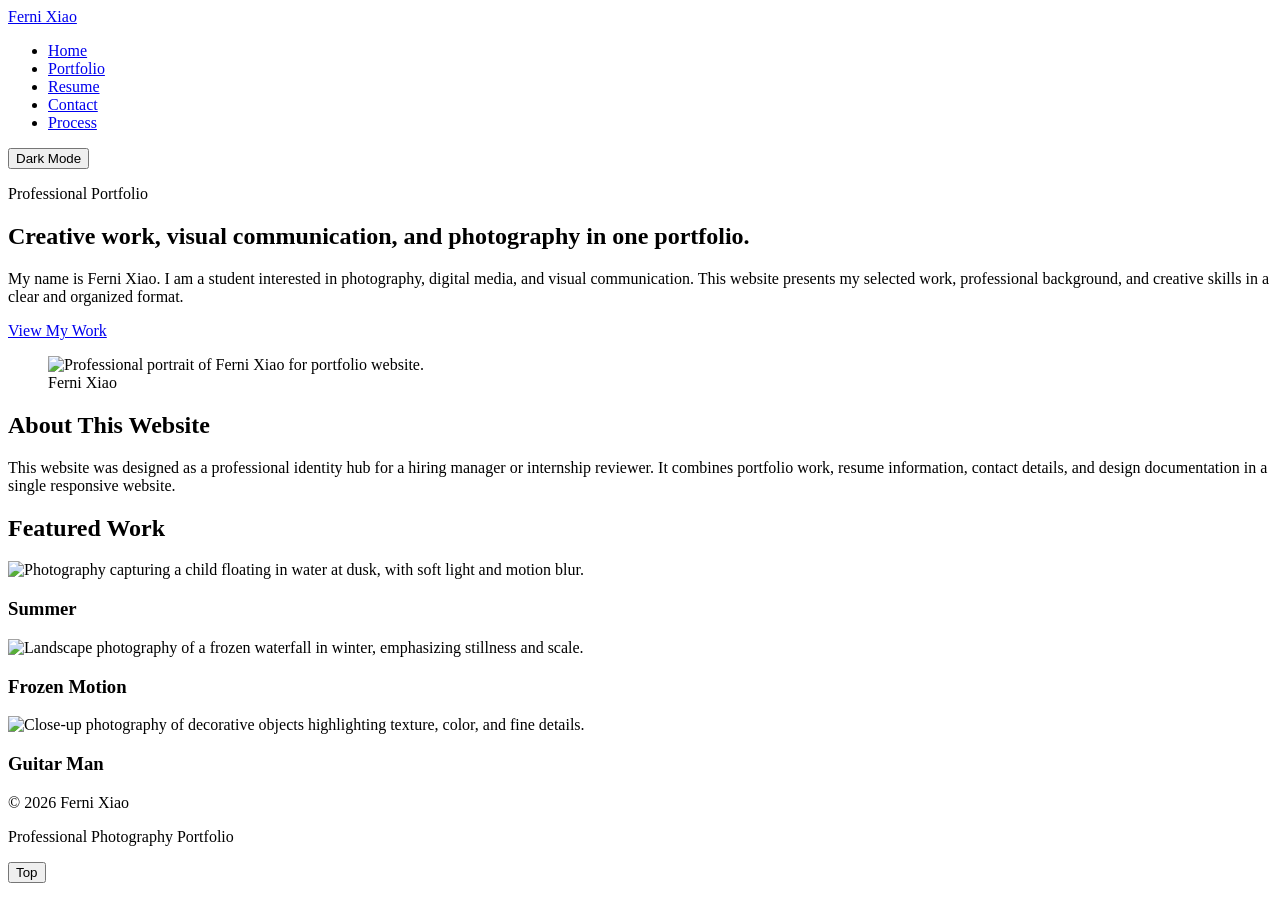
==== index.html @ 2f025600 "Add files via upload" ====
<!DOCTYPE html>
<html lang="en">
<head>
  <meta charset="UTF-8">
  <meta name="viewport" content="width=device-width, initial-scale=1.0">
  <title>Home | Ferni Xiao</title>
  <link rel="stylesheet" href="css/style.css">
</head>
<body>

  <header class="site-header">
    <div class="container">
      <div class="header-top">
        <a href="index.html" class="logo">Ferni Xiao</a>

        <nav class="site-nav" aria-label="Main navigation">
          <ul class="nav-list">
            <li><a href="index.html" class="active">Home</a></li>
            <li><a href="portfolio.html">Portfolio</a></li>
            <li><a href="resume.html">Resume</a></li>
            <li><a href="contact.html">Contact</a></li>
            <li><a href="process.html">Process</a></li>
          </ul>
        </nav>

        <button id="themeToggle" class="button">Dark Mode</button>
      </div>
    </div>
  </header>

  <main>
    <section class="hero-section">
      <div class="container hero-layout">
        <div class="hero-text">
          <p class="small-heading">Professional Portfolio</p>
          <h1>Creative work, visual communication, and photography in one portfolio.</h1>

          <p class="hero-bio">
            My name is Ferni Xiao. I am a student interested in photography,
            digital media, and visual communication. This website presents my selected
            work, professional background, and creative skills in a clear and organized format.
          </p>

          <a href="portfolio.html" class="button">View My Work</a>
        </div>

        <figure class="hero-image">
          <img src="images/profile.jpg" alt="Professional portrait of Ferni Xiao for portfolio website.">
          <figcaption>Ferni Xiao</figcaption>
        </figure>
      </div>
    </section>

    <section class="content-section">
      <div class="container narrow-container">
        <h2>About This Website</h2>
        <p>
          This website was designed as a professional identity hub for a hiring manager
          or internship reviewer. It combines portfolio work, resume information, contact
          details, and design documentation in a single responsive website.
        </p>
      </div>
    </section>

    <section class="content-section light-section">
      <div class="container">
        <h2>Featured Work</h2>

        <div class="card-grid">
          <article class="card gallery-item">
            <img src="images/photo1.jpg" alt="Photography capturing a child floating in water at dusk, with soft light and motion blur.">
            <h3>Summer</h3>
          </article>

          <article class="card gallery-item">
            <img src="images/photo2.jpg" alt="Landscape photography of a frozen waterfall in winter, emphasizing stillness and scale.">
            <h3>Frozen Motion</h3>
          </article>

          <article class="card gallery-item">
            <img src="images/photo3.jpg" alt="Close-up photography of decorative objects highlighting texture, color, and fine details.">
            <h3>Guitar Man</h3>
          </article>
        </div>
      </div>
    </section>
  </main>

  <footer class="site-footer">
    <div class="container footer-layout">
      <p>&copy; 2026 Ferni Xiao</p>
      <p>Professional Photography Portfolio</p>
    </div>
  </footer>

  <button id="topBtn">Top</button>

  <script src="js/main.js"></script>
</body>
</html>
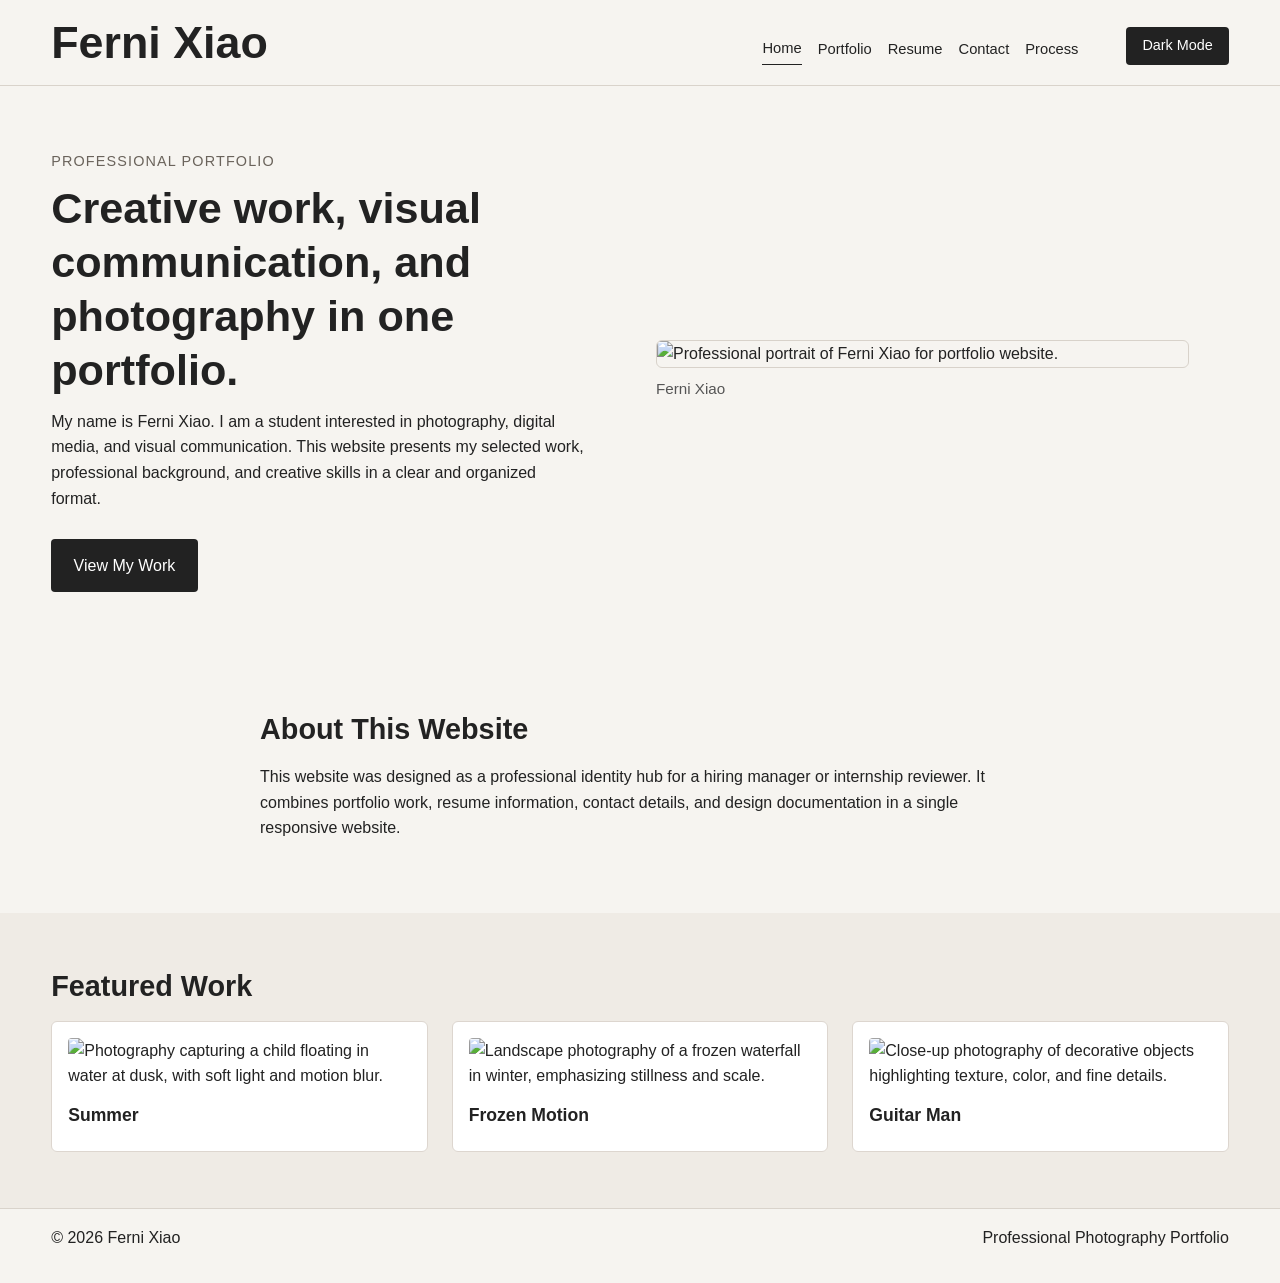
==== commit 2cd5f0b4: "Update index.html" ====
--- a/index.html
+++ b/index.html
@@ -68,17 +68,17 @@
 
         <div class="card-grid">
           <article class="card gallery-item">
-            <img src="images/photo1.jpg" alt="Photography capturing a child floating in water at dusk, with soft light and motion blur.">
+            <img src="images/photo1.JPG" alt="Photography capturing a child floating in water at dusk, with soft light and motion blur.">
             <h3>Summer</h3>
           </article>
 
           <article class="card gallery-item">
-            <img src="images/photo2.jpg" alt="Landscape photography of a frozen waterfall in winter, emphasizing stillness and scale.">
+            <img src="images/photo2.JPG" alt="Landscape photography of a frozen waterfall in winter, emphasizing stillness and scale.">
             <h3>Frozen Motion</h3>
           </article>
 
           <article class="card gallery-item">
-            <img src="images/photo3.jpg" alt="Close-up photography of decorative objects highlighting texture, color, and fine details.">
+            <img src="images/photo3.JPG" alt="Close-up photography of decorative objects highlighting texture, color, and fine details.">
             <h3>Guitar Man</h3>
           </article>
         </div>
@@ -97,4 +97,4 @@
 
   <script src="js/main.js"></script>
 </body>
-</html>+</html>
--- a/css/style.css
+++ b/css/style.css
@@ -0,0 +1,647 @@
+/* ----------------------------
+   General Styles
+----------------------------- */
+
+* {
+  box-sizing: border-box;
+}
+
+html {
+  font-size: 100%;
+}
+
+body {
+  margin: 0;
+  font-family: Arial, Helvetica, sans-serif;
+  color: #222222;
+  background-color: #f6f4f0;
+  line-height: 1.6;
+  transition: background-color 0.3s ease, color 0.3s ease;
+}
+
+img,
+iframe {
+  max-width: 100%;
+}
+
+img {
+  display: block;
+  height: auto;
+}
+
+a {
+  text-decoration: none;
+  color: inherit;
+}
+
+.container {
+  width: 92%;
+  max-width: 1200px;
+  margin: 0 auto;
+}
+
+.narrow-container {
+  max-width: 760px;
+  margin: 0 auto;
+}
+
+.content-section {
+  padding: 3.5rem 0;
+}
+
+.light-section {
+  background-color: #efebe5;
+  transition: background-color 0.3s ease;
+}
+
+.small-heading {
+  font-size: 0.9rem;
+  text-transform: uppercase;
+  letter-spacing: 0.08em;
+  color: #6a635b;
+  margin-bottom: 0.5rem;
+  transition: color 0.3s ease;
+}
+
+h1,
+h2,
+h3 {
+  line-height: 1.25;
+  margin-top: 0;
+}
+
+h1 {
+  font-size: 2.7rem;
+  margin-bottom: 0.75rem;
+}
+
+h2 {
+  font-size: 1.8rem;
+  margin-bottom: 1rem;
+}
+
+h3 {
+  font-size: 1.2rem;
+  margin-bottom: 0.4rem;
+}
+
+p {
+  margin-top: 0;
+}
+
+.button {
+  display: inline-block;
+  background-color: #222222;
+  color: #ffffff;
+  padding: 0.85rem 1.4rem;
+  border-radius: 4px;
+  margin-top: 0.75rem;
+  border: none;
+  cursor: pointer;
+  transition: background-color 0.3s ease;
+}
+
+.button:hover {
+  background-color: #444444;
+}
+
+/* ----------------------------
+   Header
+----------------------------- */
+
+.site-header {
+  background-color: #f6f4f0;
+  border-bottom: 1px solid #d9d3cb;
+  padding: 1.25rem 0;
+  transition: background-color 0.3s ease, border-color 0.3s ease;
+}
+
+.header-top {
+  display: flex;
+  align-items: flex-end;
+  justify-content: space-between;
+  gap: 2rem;
+}
+
+.logo {
+  font-size: 2.8rem;
+  font-weight: 700;
+  line-height: 1;
+  white-space: nowrap;
+  flex-shrink: 0;
+}
+
+.site-nav {
+  margin-left: auto;
+}
+
+.nav-list {
+  list-style: none;
+  display: flex;
+  justify-content: flex-end;
+  align-items: center;
+  flex-wrap: nowrap;
+  gap: 1rem;
+  margin: 0;
+  padding: 0;
+}
+
+.nav-list li {
+  flex-shrink: 0;
+}
+
+.nav-list a {
+  display: inline-block;
+  font-size: 0.92rem;
+  padding-bottom: 0.2rem;
+  white-space: nowrap;
+}
+
+.nav-list a.active,
+.nav-list a:hover {
+  border-bottom: 1px solid #222222;
+}
+
+/* ----------------------------
+   JS Buttons
+----------------------------- */
+
+#themeToggle {
+  margin-top: 0;
+  margin-left: 1rem;
+  padding: 0.65rem 1rem;
+  font-size: 0.9rem;
+  line-height: 1.2;
+}
+
+#topBtn {
+  position: fixed;
+  bottom: 30px;
+  right: 30px;
+  padding: 0.75rem 1rem;
+  font-size: 0.9rem;
+  background-color: #222222;
+  color: #ffffff;
+  border: none;
+  border-radius: 4px;
+  cursor: pointer;
+  display: none;
+  z-index: 999;
+}
+
+#topBtn:hover {
+  background-color: #444444;
+}
+
+/* ----------------------------
+   Hero Section (Home)
+----------------------------- */
+
+.hero-section {
+  padding: 4rem 0;
+}
+
+.hero-layout {
+  display: flex;
+  align-items: center;
+  gap: 2rem;
+}
+
+.hero-text,
+.hero-image {
+  flex: 1;
+}
+
+.hero-bio {
+  margin-bottom: 1rem;
+}
+
+.hero-image img {
+  border-radius: 6px;
+  border: 1px solid #d8d2ca;
+}
+
+.hero-image figcaption {
+  margin-top: 0.6rem;
+  font-size: 0.95rem;
+  color: #555555;
+}
+
+/* ----------------------------
+   Home Featured Cards
+----------------------------- */
+
+.card-grid {
+  display: grid;
+  grid-template-columns: repeat(3, 1fr);
+  gap: 1.5rem;
+}
+
+.card {
+  background-color: #ffffff;
+  border: 1px solid #ddd6cf;
+  border-radius: 6px;
+  padding: 1rem;
+  transition: background-color 0.3s ease, border-color 0.3s ease, color 0.3s ease;
+}
+
+.card img {
+  margin-bottom: 1rem;
+  border-radius: 4px;
+}
+
+.card h3 {
+  font-size: 1.1rem;
+  margin: 0 0 0.5rem;
+}
+
+.card p {
+  font-size: 0.95rem;
+  color: #555555;
+  margin: 0;
+}
+
+/* ----------------------------
+   Scroll Fade-in Items
+----------------------------- */
+
+.gallery-item,
+.card.gallery-item {
+  opacity: 0;
+  transform: translateY(30px);
+  transition: opacity 0.6s ease, transform 0.6s ease;
+}
+
+/* ----------------------------
+   Portfolio Gallery
+----------------------------- */
+
+.masonry-gallery {
+  column-count: 3;
+  column-gap: 20px;
+  margin-top: 20px;
+}
+
+.masonry-gallery .gallery-item {
+  display: inline-block;
+  width: 100%;
+  margin: 0 0 20px;
+  background-color: #ffffff;
+  border: 1px solid #ddd6cf;
+  border-radius: 6px;
+  overflow: hidden;
+  break-inside: avoid;
+}
+
+.masonry-gallery .gallery-item img {
+  width: 100%;
+  height: auto;
+  display: block;
+}
+
+.masonry-gallery .gallery-item figcaption {
+  padding: 12px 14px 14px;
+  font-size: 0.9rem;
+  line-height: 1.5;
+  color: #555555;
+}
+
+.masonry-gallery .gallery-item strong {
+  display: inline-block;
+  margin-bottom: 4px;
+  font-size: 0.95rem;
+  color: #222222;
+}
+
+/* ----------------------------
+   Resume Page
+----------------------------- */
+
+.resume-intro {
+  display: flex;
+  gap: 2rem;
+  margin-bottom: 2rem;
+  align-items: center;
+}
+
+.resume-photo,
+.resume-summary {
+  flex: 1;
+}
+
+.resume-photo img {
+  border-radius: 6px;
+  border: 1px solid #d8d2ca;
+}
+
+.resume-block {
+  background-color: #ffffff;
+  border: 1px solid #ddd6cf;
+  border-radius: 6px;
+  padding: 1.5rem;
+  margin-bottom: 1.5rem;
+  transition: background-color 0.3s ease, border-color 0.3s ease, color 0.3s ease;
+}
+
+.resume-row {
+  display: flex;
+  gap: 2rem;
+  padding: 1rem 0;
+  border-top: 1px solid #ece7e0;
+}
+
+.resume-row:first-of-type {
+  border-top: none;
+  padding-top: 0;
+}
+
+.resume-label {
+  width: 160px;
+  flex-shrink: 0;
+  font-weight: bold;
+  color: #6a635b;
+}
+
+.resume-details {
+  flex: 1;
+}
+
+.resume-details h3 {
+  margin-bottom: 0.35rem;
+}
+
+.resume-details p {
+  margin-bottom: 0;
+}
+
+/* ----------------------------
+   Contact Page
+----------------------------- */
+
+.contact-layout {
+  display: flex;
+  gap: 2rem;
+}
+
+.contact-info,
+.contact-form-block {
+  flex: 1;
+  background-color: #ffffff;
+  border: 1px solid #ddd6cf;
+  border-radius: 6px;
+  padding: 1.5rem;
+  transition: background-color 0.3s ease, border-color 0.3s ease, color 0.3s ease;
+}
+
+.video-wrapper iframe {
+  width: 100%;
+  min-height: 300px;
+  border: 0;
+  border-radius: 4px;
+}
+
+.contact-form {
+  display: flex;
+  flex-direction: column;
+  gap: 0.8rem;
+}
+
+.contact-form label {
+  font-weight: 600;
+}
+
+.contact-form input,
+.contact-form textarea {
+  width: 100%;
+  padding: 0.85rem;
+  border: 1px solid #cfc7be;
+  border-radius: 4px;
+  font: inherit;
+  background-color: #fcfbf8;
+  color: #222222;
+  transition: background-color 0.3s ease, border-color 0.3s ease, color 0.3s ease;
+}
+
+.contact-form button {
+  border: none;
+  cursor: pointer;
+}
+
+/* ----------------------------
+   Process Page
+----------------------------- */
+
+.process-layout {
+  display: grid;
+  gap: 1.5rem;
+}
+
+.process-card {
+  background-color: #ffffff;
+  border: 1px solid #ddd6cf;
+  border-radius: 6px;
+  padding: 1.5rem;
+  transition: background-color 0.3s ease, border-color 0.3s ease, color 0.3s ease;
+}
+
+.wireframe-figure {
+  margin: 1rem 0;
+  text-align: center;
+}
+
+.wireframe-figure img {
+  width: 100%;
+  max-width: 500px;
+  height: auto;
+  margin: 0 auto;
+  border-radius: 4px;
+  border: 1px solid #ddd6cf;
+}
+
+.wireframe-figure figcaption {
+  margin-top: 0.5rem;
+  color: #555555;
+}
+
+/* ----------------------------
+   Footer
+----------------------------- */
+
+.site-footer {
+  border-top: 1px solid #d9d3cb;
+  padding: 1rem 0;
+  background-color: #f6f4f0;
+  transition: background-color 0.3s ease, border-color 0.3s ease;
+}
+
+.footer-layout {
+  display: flex;
+  justify-content: space-between;
+  gap: 1rem;
+  flex-wrap: wrap;
+}
+
+/* ----------------------------
+   Dark Mode
+----------------------------- */
+
+body.dark-mode {
+  background-color: #1f1f1f;
+  color: #f6f4f0;
+}
+
+body.dark-mode .site-header {
+  background-color: #1f1f1f;
+  border-bottom: 1px solid #444444;
+}
+
+body.dark-mode .site-footer {
+  background-color: #1f1f1f;
+  border-top: 1px solid #444444;
+}
+
+body.dark-mode .light-section {
+  background-color: #2a2a2a;
+}
+
+body.dark-mode .small-heading,
+body.dark-mode .hero-image figcaption,
+body.dark-mode .wireframe-figure figcaption,
+body.dark-mode .masonry-gallery .gallery-item figcaption,
+body.dark-mode .card p,
+body.dark-mode .resume-label {
+  color: #dddddd;
+}
+
+body.dark-mode .nav-list a.active,
+body.dark-mode .nav-list a:hover {
+  border-bottom: 1px solid #f6f4f0;
+}
+
+body.dark-mode .card,
+body.dark-mode .gallery-item,
+body.dark-mode .resume-block,
+body.dark-mode .contact-info,
+body.dark-mode .contact-form-block,
+body.dark-mode .process-card {
+  background-color: #2f2f2f;
+  color: #f6f4f0;
+  border: 1px solid #555555;
+}
+
+body.dark-mode .masonry-gallery .gallery-item strong,
+body.dark-mode .card h3,
+body.dark-mode .resume-details h3,
+body.dark-mode .process-card h2,
+body.dark-mode .contact-info h2,
+body.dark-mode .contact-form-block h2 {
+  color: #f6f4f0;
+}
+
+body.dark-mode .contact-form input,
+body.dark-mode .contact-form textarea {
+  background-color: #3a3a3a;
+  color: #f6f4f0;
+  border: 1px solid #666666;
+}
+
+body.dark-mode .button,
+body.dark-mode #topBtn {
+  background-color: #f6f4f0;
+  color: #222222;
+}
+
+body.dark-mode .button:hover,
+body.dark-mode #topBtn:hover {
+  background-color: #dddddd;
+}
+
+/* ----------------------------
+   Responsive
+----------------------------- */
+
+@media (max-width: 1100px) {
+  .logo {
+    font-size: 2.4rem;
+  }
+
+  .nav-list {
+    gap: 0.8rem;
+  }
+
+  .nav-list a {
+    font-size: 0.86rem;
+  }
+}
+
+@media (max-width: 900px) {
+  .header-top {
+    flex-direction: column;
+    align-items: flex-start;
+  }
+
+  .site-nav {
+    margin-left: 0;
+    width: 100%;
+  }
+
+  .nav-list {
+    justify-content: flex-start;
+    flex-wrap: wrap;
+  }
+
+  #themeToggle {
+    margin-left: 0;
+  }
+
+  .card-grid {
+    grid-template-columns: repeat(2, 1fr);
+  }
+
+  .masonry-gallery {
+    column-count: 2;
+  }
+
+  .resume-intro,
+  .contact-layout,
+  .resume-row {
+    flex-direction: column;
+  }
+
+  .resume-label {
+    width: auto;
+  }
+}
+
+@media (max-width: 768px) {
+  .hero-layout {
+    flex-direction: column;
+  }
+
+  .nav-list {
+    flex-direction: column;
+    align-items: flex-start;
+    gap: 0.8rem;
+  }
+
+  .card-grid {
+    grid-template-columns: 1fr;
+  }
+
+  .masonry-gallery {
+    column-count: 1;
+  }
+
+  h1 {
+    font-size: 2.1rem;
+  }
+
+  .logo {
+    font-size: 2.1rem;
+  }
+
+  #topBtn {
+    bottom: 20px;
+    right: 20px;
+  }
+}
